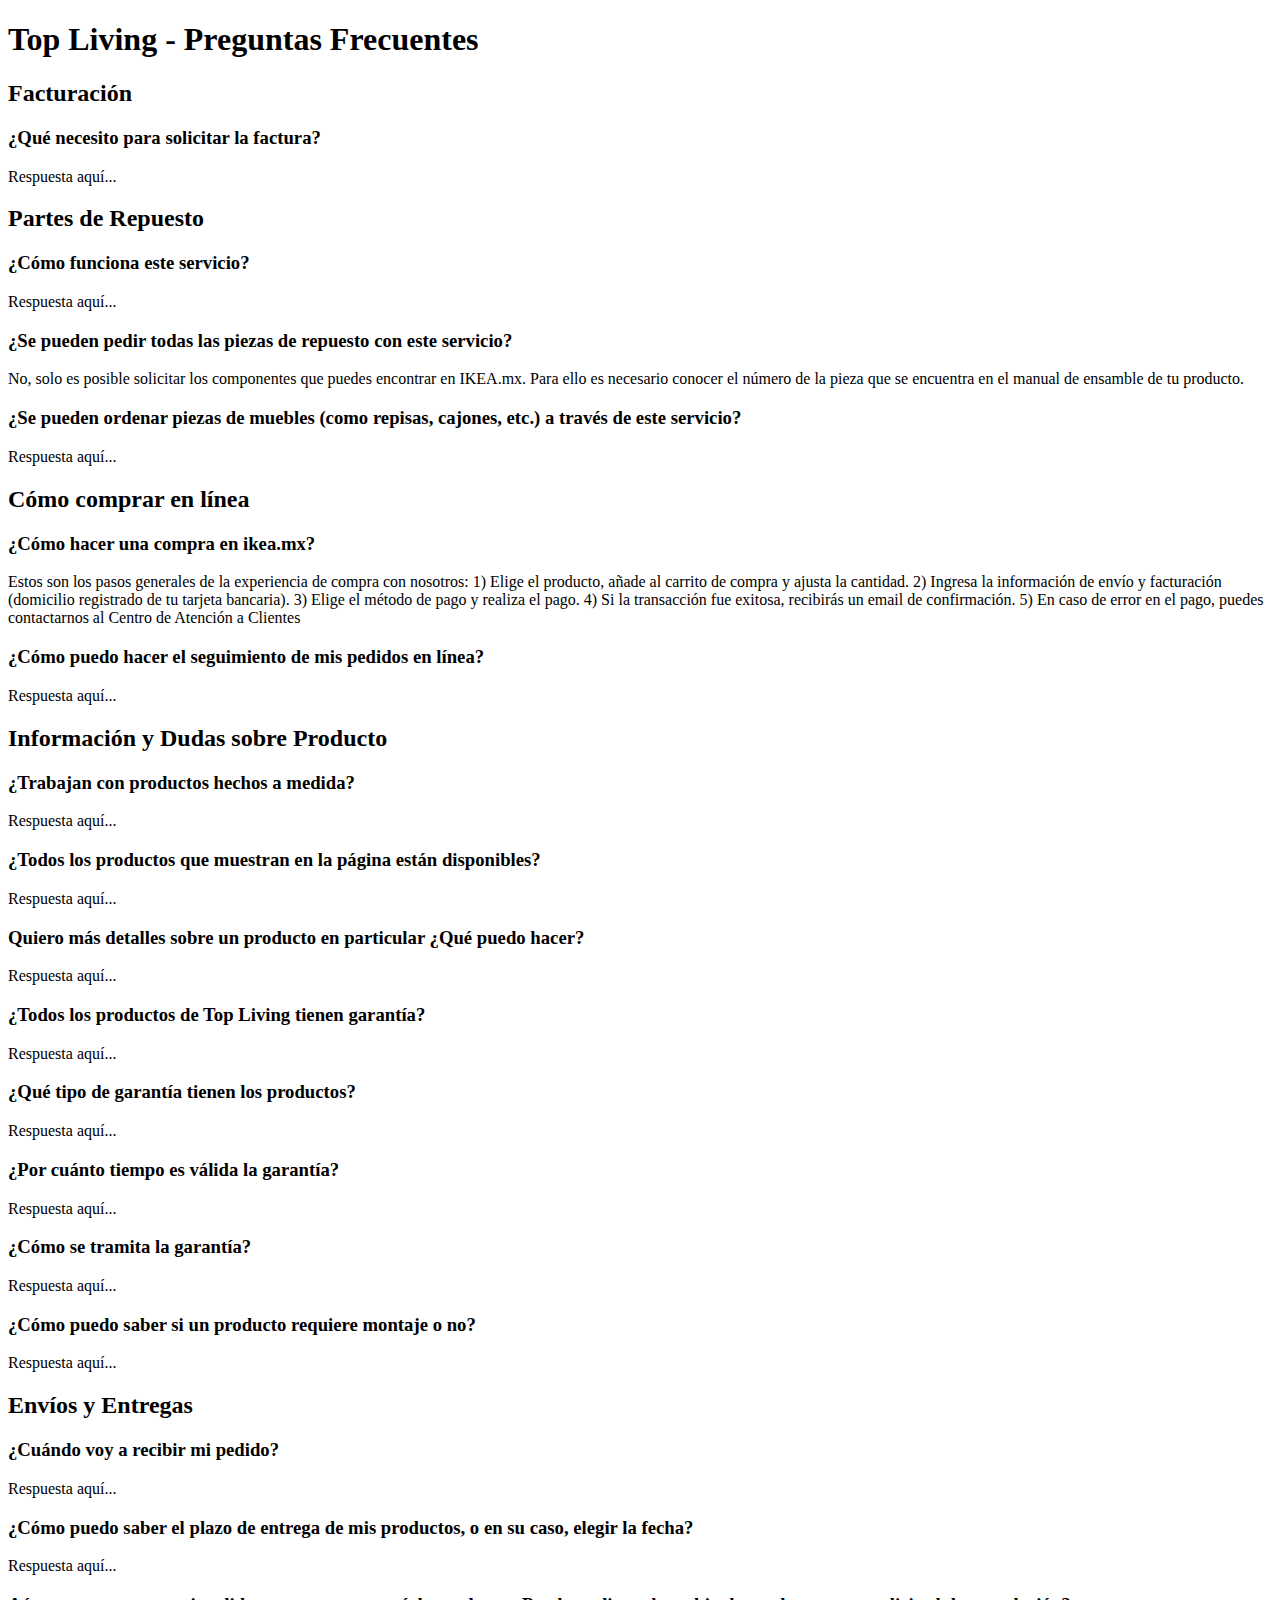
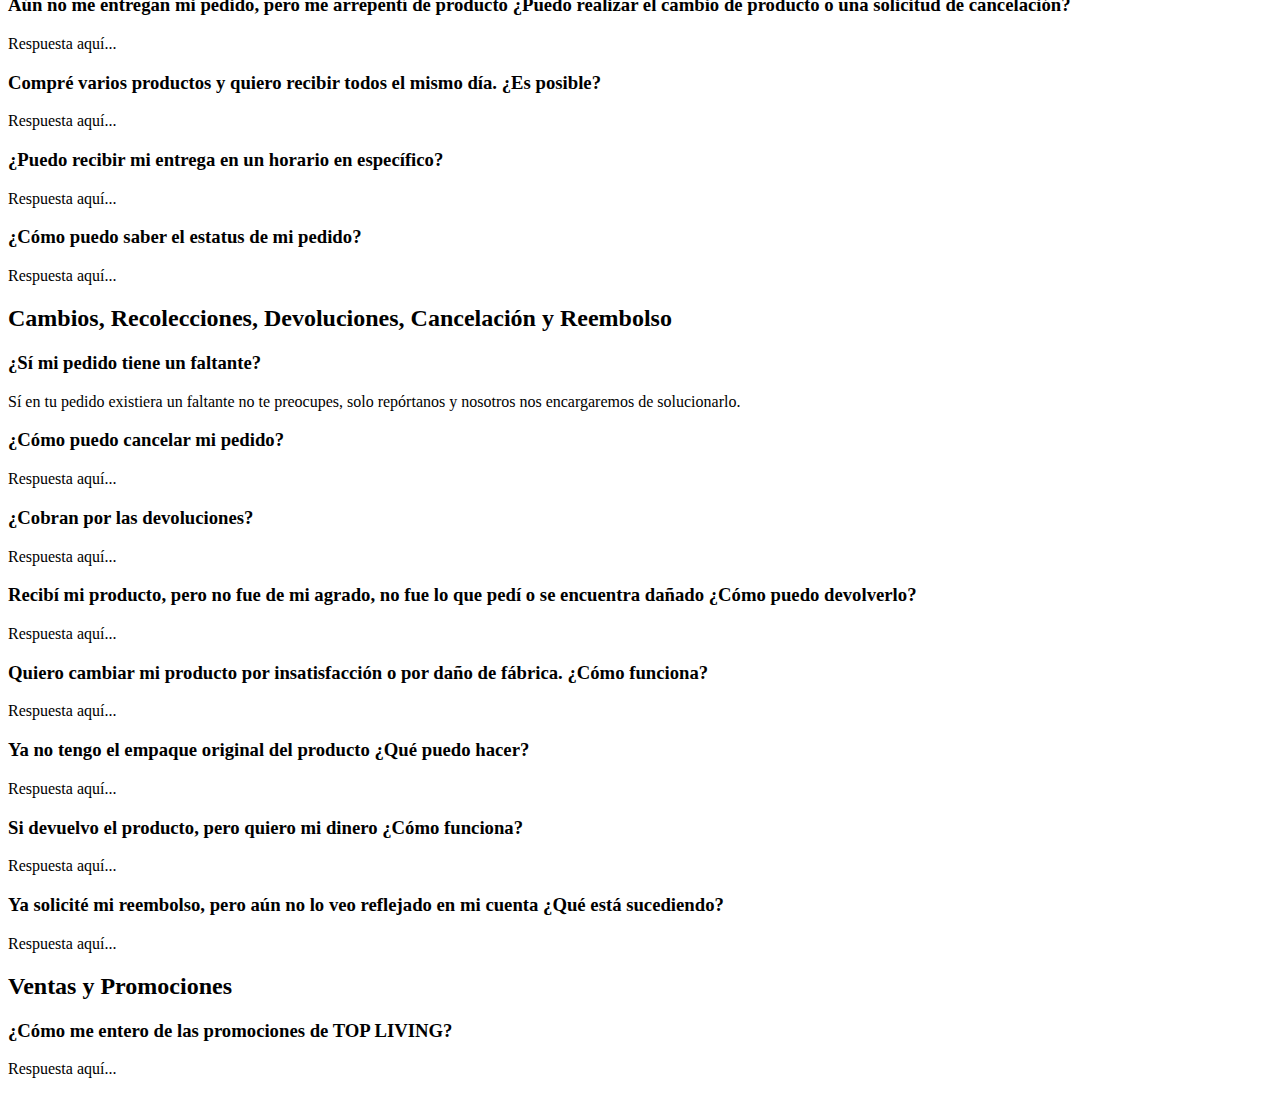
==== index.html @ 542edc6f "Add files via upload" ====
<!DOCTYPE html>
<html lang="es">
<head>
  <meta charset="UTF-8">
  <meta name="viewport" content="width=device-width, initial-scale=1.0">
  <link rel="stylesheet" href="https://cdnjs.cloudflare.com/ajax/libs/font-awesome/6.0.0-beta3/css/all.min.css" integrity="sha512-zaQBXm01dHXMpdjERj5h9iOsibcxWL59GYnR1iS+Yzz5tv2mxF+g+z5bx9YE1iqcFvS8euUQpL7FAwIe4UL7zg==" crossorigin="anonymous" referrerpolicy="no-referrer" />
  <link rel="stylesheet" href="styles.css">
  <title>FAQs - Top Living</title>
</head>
<body>
  <header>
    <h1>Top Living - Preguntas Frecuentes</h1>
  </header>

  <section id="faq-section">
    <!-- Facturación -->
    <div class="faq-category">
        <div class="category-header">
          <h2 class="category-title">Facturación</h2>
          <i href="https://fontawesome.com/icons/arrow-down?f=classic&s=solid" class="fas fa-chevron-up toggle-icon"></i>
        </div>
        <div class="faq-question">
          <h3 class="question-title">¿Qué necesito para solicitar la factura?</h3>
          <p class="answer">Respuesta aquí...</p>
        </div>
      <!-- Repite el formato para las demás preguntas de facturación -->
    </div>

    <!-- Partes de Repuesto -->
    <div class="faq-category" id="spare-parts">
      <div class="category-header">
        <h2 class="category-title">Partes de Repuesto</h2>
        <i class="fas fa-chevron-up toggle-icon"></i>
      </div>
      <div class="faq-question">
        <h3 class="question-title">¿Cómo funciona este servicio?</h3>
        <p class="answer">Respuesta aquí...</p>
      </div>
      <div class="faq-question">
        <h3 class="question-title">¿Se pueden pedir todas las piezas de repuesto con este servicio?</h3>
        <p class="answer">No, solo es posible solicitar los componentes que puedes encontrar en IKEA.mx. Para ello es necesario conocer el número de la pieza que se encuentra en el manual de ensamble de tu producto.</p>
      </div>
      <div class="faq-question">
        <h3 class="question-title">¿Se pueden ordenar piezas de muebles (como repisas, cajones, etc.) a través de este servicio?</h3>
        <p class="answer">Respuesta aquí...</p>
      </div>
    </div>

    <!-- Cómo comprar en línea -->
    <div class="faq-category" id="online-shopping">
      <div class="category-header">
        <h2 class="category-title">Cómo comprar en línea</h2>
        <i class="fas fa-chevron-up toggle-icon"></i>
      </div>
      <div class="faq-question">
        <h3 class="question-title">¿Cómo hacer una compra en ikea.mx?</h3>
        <p class="answer">Estos son los pasos generales de la experiencia de compra con nosotros: 1) Elige el producto, añade al carrito de compra y ajusta la cantidad. 2) Ingresa la información de envío y facturación (domicilio registrado de tu tarjeta bancaria). 3) Elige el método de pago y realiza el pago. 4) Si la transacción fue exitosa, recibirás un email de confirmación. 5) En caso de error en el pago, puedes contactarnos al Centro de Atención a Clientes</p>
      </div>
      <div class="faq-question">
        <h3 class="question-title">¿Cómo puedo hacer el seguimiento de mis pedidos en línea?</h3>
        <p class="answer">Respuesta aquí...</p>
      </div>
    </div>

    <!-- Información y Dudas sobre Producto -->
    <div class="faq-category" id="product-info">
      <div class="category-header">
        <h2 class="category-title">Información y Dudas sobre Producto</h2>
        <i class="fas fa-chevron-up toggle-icon"></i>
      </div>
      <div class="faq-question">
        <h3 class="question-title">¿Trabajan con productos hechos a medida?</h3>
        <p class="answer">Respuesta aquí...</p>
      </div>
      <div class="faq-question">
        <h3 class="question-title">¿Todos los productos que muestran en la página están disponibles?</h3>
        <p class="answer">Respuesta aquí...</p>
      </div>
      <div class="faq-question">
        <h3 class="question-title">Quiero más detalles sobre un producto en particular ¿Qué puedo hacer?</h3>
        <p class="answer">Respuesta aquí...</p>
      </div>
      <div class="faq-question">
        <h3 class="question-title">¿Todos los productos de Top Living tienen garantía?</h3>
        <p class="answer">Respuesta aquí...</p>
      </div>
      <div class="faq-question">
        <h3 class="question-title">¿Qué tipo de garantía tienen los productos?</h3>
        <p class="answer">Respuesta aquí...</p>
      </div>
      <div class="faq-question">
        <h3 class="question-title">¿Por cuánto tiempo es válida la garantía?</h3>
        <p class="answer">Respuesta aquí...</p>
      </div>
      <div class="faq-question">
        <h3 class="question-title">¿Cómo se tramita la garantía?</h3>
        <p class="answer">Respuesta aquí...</p>
      </div>
      <div class="faq-question">
        <h3 class="question-title">¿Cómo puedo saber si un producto requiere montaje o no?</h3>
        <p class="answer">Respuesta aquí...</p>
      </div>
    </div>

    <!-- Envíos y Entregas -->
    <div class="faq-category" id="shipping">
      <div class="category-header">
        <h2 class="category-title">Envíos y Entregas</h2>
        <i class="fas fa-chevron-up toggle-icon"></i>
      </div>
      <div class="faq-question">
        <h3 class="question-title">¿Cuándo voy a recibir mi pedido?</h3>
        <p class="answer">Respuesta aquí...</p>
      </div>
      <div class="faq-question">
        <h3 class="question-title">¿Cómo puedo saber el plazo de entrega de mis productos, o en su caso, elegir la fecha?</h3>
        <p class="answer">Respuesta aquí...</p>
      </div>
      <div class="faq-question">
        <h3 class="question-title">Aún no me entregan mi pedido, pero me arrepentí de producto ¿Puedo realizar el cambio de producto o una solicitud de cancelación?</h3>
        <p class="answer">Respuesta aquí...</p>
      </div>
      <div class="faq-question">
        <h3 class="question-title">Compré varios productos y quiero recibir todos el mismo día. ¿Es posible?</h3>
        <p class="answer">Respuesta aquí...</p>
      </div>
      <div class="faq-question">
        <h3 class="question-title">¿Puedo recibir mi entrega en un horario en específico?</h3>
        <p class="answer">Respuesta aquí...</p>
      </div>
      <div class="faq-question">
        <h3 class="question-title">¿Cómo puedo saber el estatus de mi pedido?</h3>
        <p class="answer">Respuesta aquí...</p>
      </div>
    </div>

    <!-- Cambios, Recolecciones, Devoluciones, Cancelación y Reembolso -->
    <div class="faq-category" id="returns">
      <div class="category-header">
        <h2 class="category-title">Cambios, Recolecciones, Devoluciones, Cancelación y Reembolso</h2>
        <i class="fas fa-chevron-up toggle-icon"></i>
      </div>
      <div class="faq-question">
        <h3 class="question-title">¿Sí mi pedido tiene un faltante?</h3>
        <p class="answer">Sí en tu pedido existiera un faltante no te preocupes, solo repórtanos y nosotros nos encargaremos de solucionarlo.</p>
      </div>
      <div class="faq-question">
        <h3 class="question-title">¿Cómo puedo cancelar mi pedido?</h3>
        <p class="answer">Respuesta aquí...</p>
      </div>
      <div class="faq-question">
        <h3 class="question-title">¿Cobran por las devoluciones?</h3>
        <p class="answer">Respuesta aquí...</p>
      </div>
      <div class="faq-question">
        <h3 class="question-title">Recibí mi producto, pero no fue de mi agrado, no fue lo que pedí o se encuentra dañado ¿Cómo puedo devolverlo?</h3>
        <p class="answer">Respuesta aquí...</p>
      </div>
      <div class="faq-question">
        <h3 class="question-title">Quiero cambiar mi producto por insatisfacción o por daño de fábrica. ¿Cómo funciona?</h3>
        <p class="answer">Respuesta aquí...</p>
      </div>
      <div class="faq-question">
        <h3 class="question-title">Ya no tengo el empaque original del producto ¿Qué puedo hacer?</h3>
        <p class="answer">Respuesta aquí...</p>
      </div>
      <div class="faq-question">
        <h3 class="question-title">Si devuelvo el producto, pero quiero mi dinero ¿Cómo funciona?</h3>
        <p class="answer">Respuesta aquí...</p>
      </div>
      <div class="faq-question">
        <h3 class="question-title">Ya solicité mi reembolso, pero aún no lo veo reflejado en mi cuenta ¿Qué está sucediendo?</h3>
        <p class="answer">Respuesta aquí...</p>
      </div>
    </div>

    <!-- Ventas y Promociones -->
    <div class="faq-category" id="sales-promotions">
      <div class="category-header">
        <h2 class="category-title">Ventas y Promociones</h2>
        <i class="fas fa-chevron-up toggle-icon"></i>
      </div>
      <div class="faq-question">
        <h3 class="question-title">¿Cómo me entero de las promociones de TOP LIVING?</h3>
        <p class="answer">Respuesta aquí...</p>
      </div>
    </div>

  </section>

  <script src="script.js"></script>
</body>
</html>
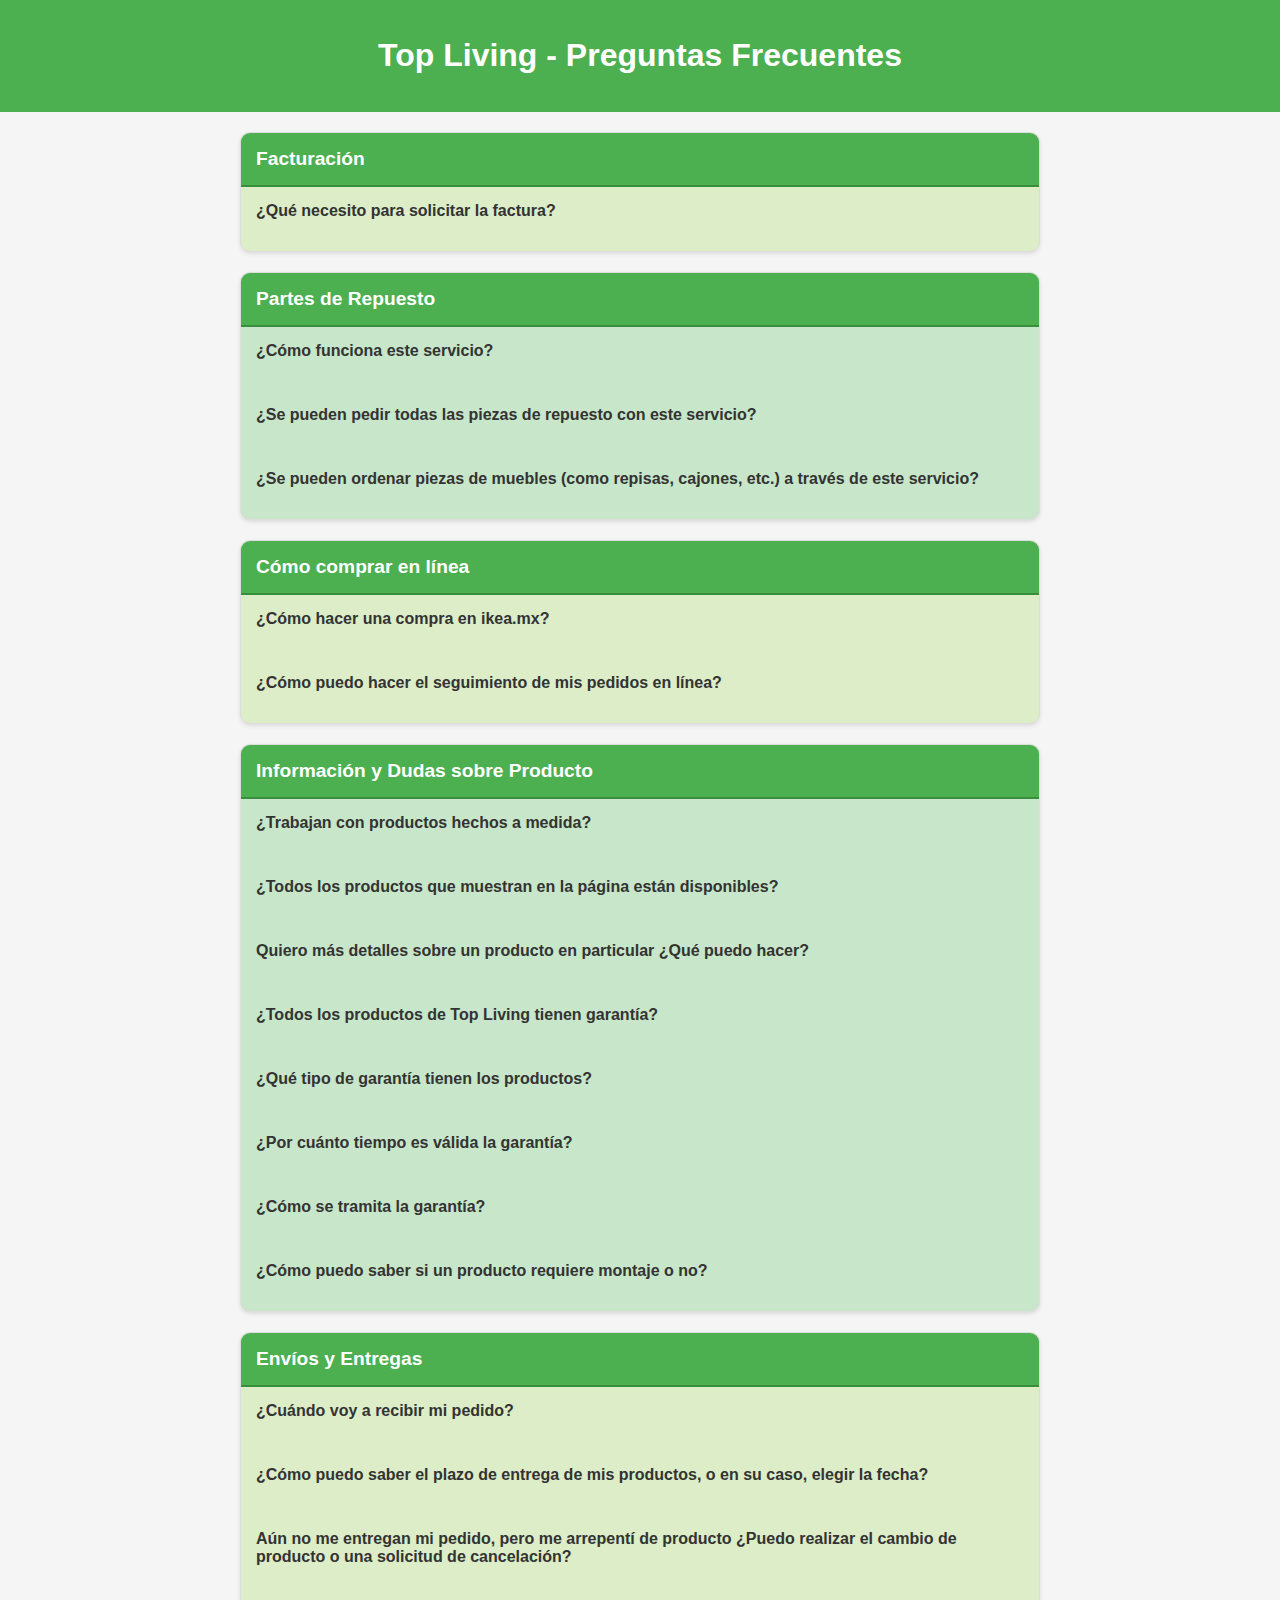
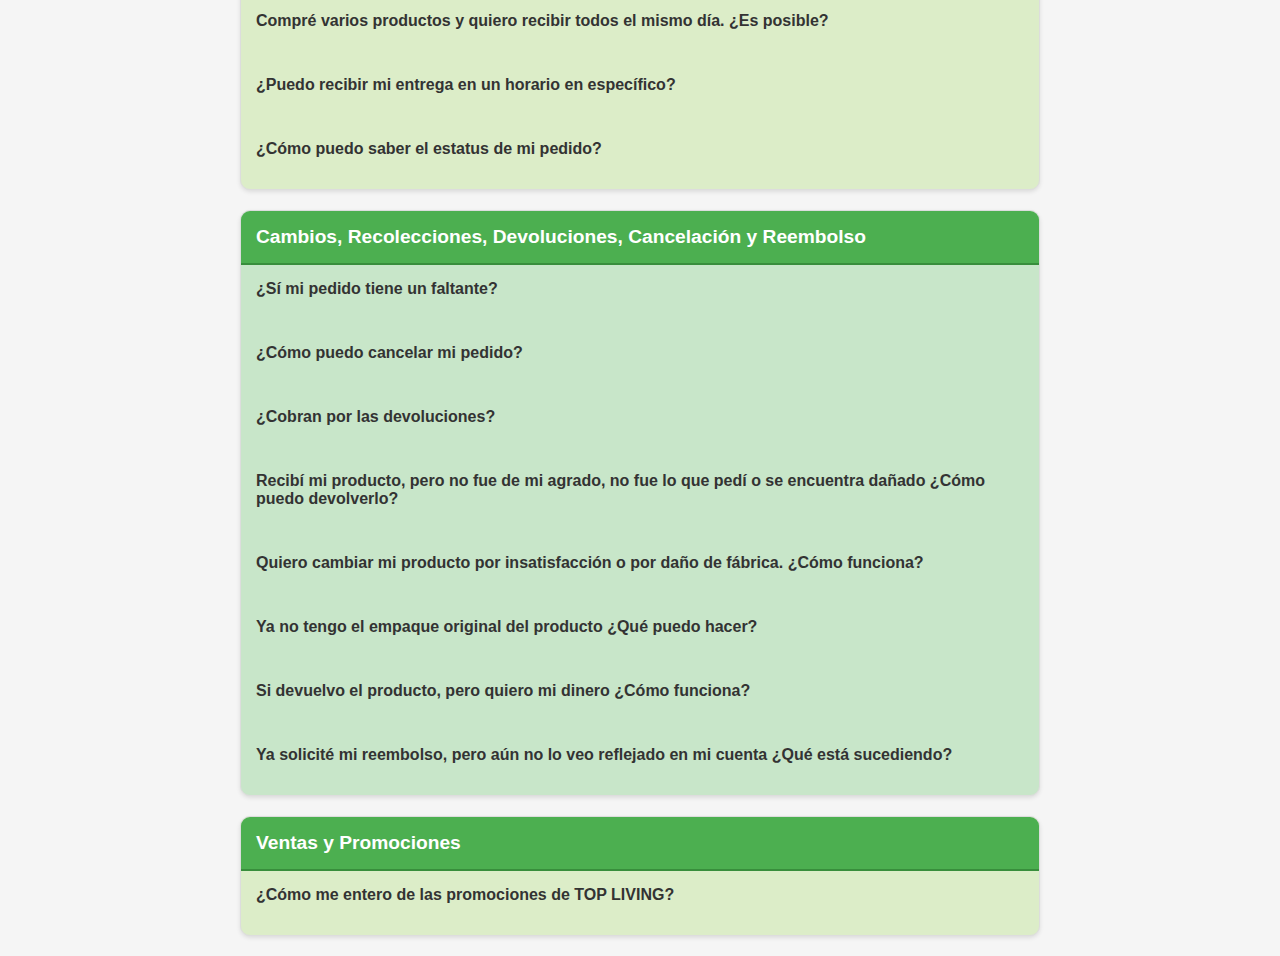
==== commit 224efc54: "index.html" ====
--- a/index.html
+++ b/index.html
@@ -4,7 +4,7 @@
   <meta charset="UTF-8">
   <meta name="viewport" content="width=device-width, initial-scale=1.0">
   <link rel="stylesheet" href="https://cdnjs.cloudflare.com/ajax/libs/font-awesome/6.0.0-beta3/css/all.min.css" integrity="sha512-zaQBXm01dHXMpdjERj5h9iOsibcxWL59GYnR1iS+Yzz5tv2mxF+g+z5bx9YE1iqcFvS8euUQpL7FAwIe4UL7zg==" crossorigin="anonymous" referrerpolicy="no-referrer" />
-  <link rel="stylesheet" href="styles.css">
+  <link rel="stylesheet" href="./topLiving/styles.css">
   <title>FAQs - Top Living</title>
 </head>
 <body>
--- a/topLiving/styles.css
+++ b/topLiving/styles.css
@@ -0,0 +1,102 @@
+body {
+  font-family: 'Arial', sans-serif;
+  margin: 0;
+  padding: 0;
+  background-color: #f5f5f5;
+}
+
+header {
+  background-color: #4CAF50;
+  color: white;
+  text-align: center;
+  padding: 1em 0;
+}
+
+#faq-section {
+  max-width: 800px;
+  margin: 20px auto;
+}
+
+.faq-category {
+  margin-bottom: 20px;
+  border: 1px solid #ddd;
+  border-radius: 10px;
+  overflow: hidden;
+  background-color: #fff;
+  box-shadow: 0 2px 4px rgba(0, 0, 0, 0.1);
+}
+
+.category-header {
+  display: flex;
+  justify-content: space-between;
+  align-items: center;
+  background-color: #4CAF50;
+  padding: 15px;
+  cursor: pointer;
+  border-bottom: 2px solid #388e3c;
+}
+
+.category-title {
+  color: #fff;
+  margin: 0;
+  font-size: 1.2em;
+}
+
+.toggle-icon {
+  font-size: 1.8em;
+  color: white;
+  transition: transform 0.3s ease-in-out;
+}
+
+.faq-question {
+  padding: 15px;
+  cursor: pointer;
+  transition: background-color 0.3s ease-in-out;
+}
+
+.question-title {
+  margin-top: 0;
+  color: #333;
+  font-size: 1em;
+}
+
+.answer {
+  display: none;
+  padding: 15px;
+  color: #555;
+  line-height: 1.6;
+}
+
+.show-answer {
+  display: block;
+}
+
+/* Hover effect on question */
+.faq-question:hover {
+  background-color: #f9f9f9;
+}
+
+/* Hover effect on category header */
+.category-header:hover {
+  background-color: #45a049;
+}
+
+/* Active state for expanded category */
+.category-header.active {
+  background-color: #388e3c;
+  border-bottom: 2px solid #2d732d;
+}
+
+/* Rotate arrow icon on toggle */
+.category-header.active .toggle-icon {
+  transform: rotate(180deg);
+}
+
+/* Different colors for each category */
+.faq-category:nth-child(odd) {
+  background-color: #dcedc8;
+}
+
+.faq-category:nth-child(even) {
+  background-color: #c8e6c9;
+}
